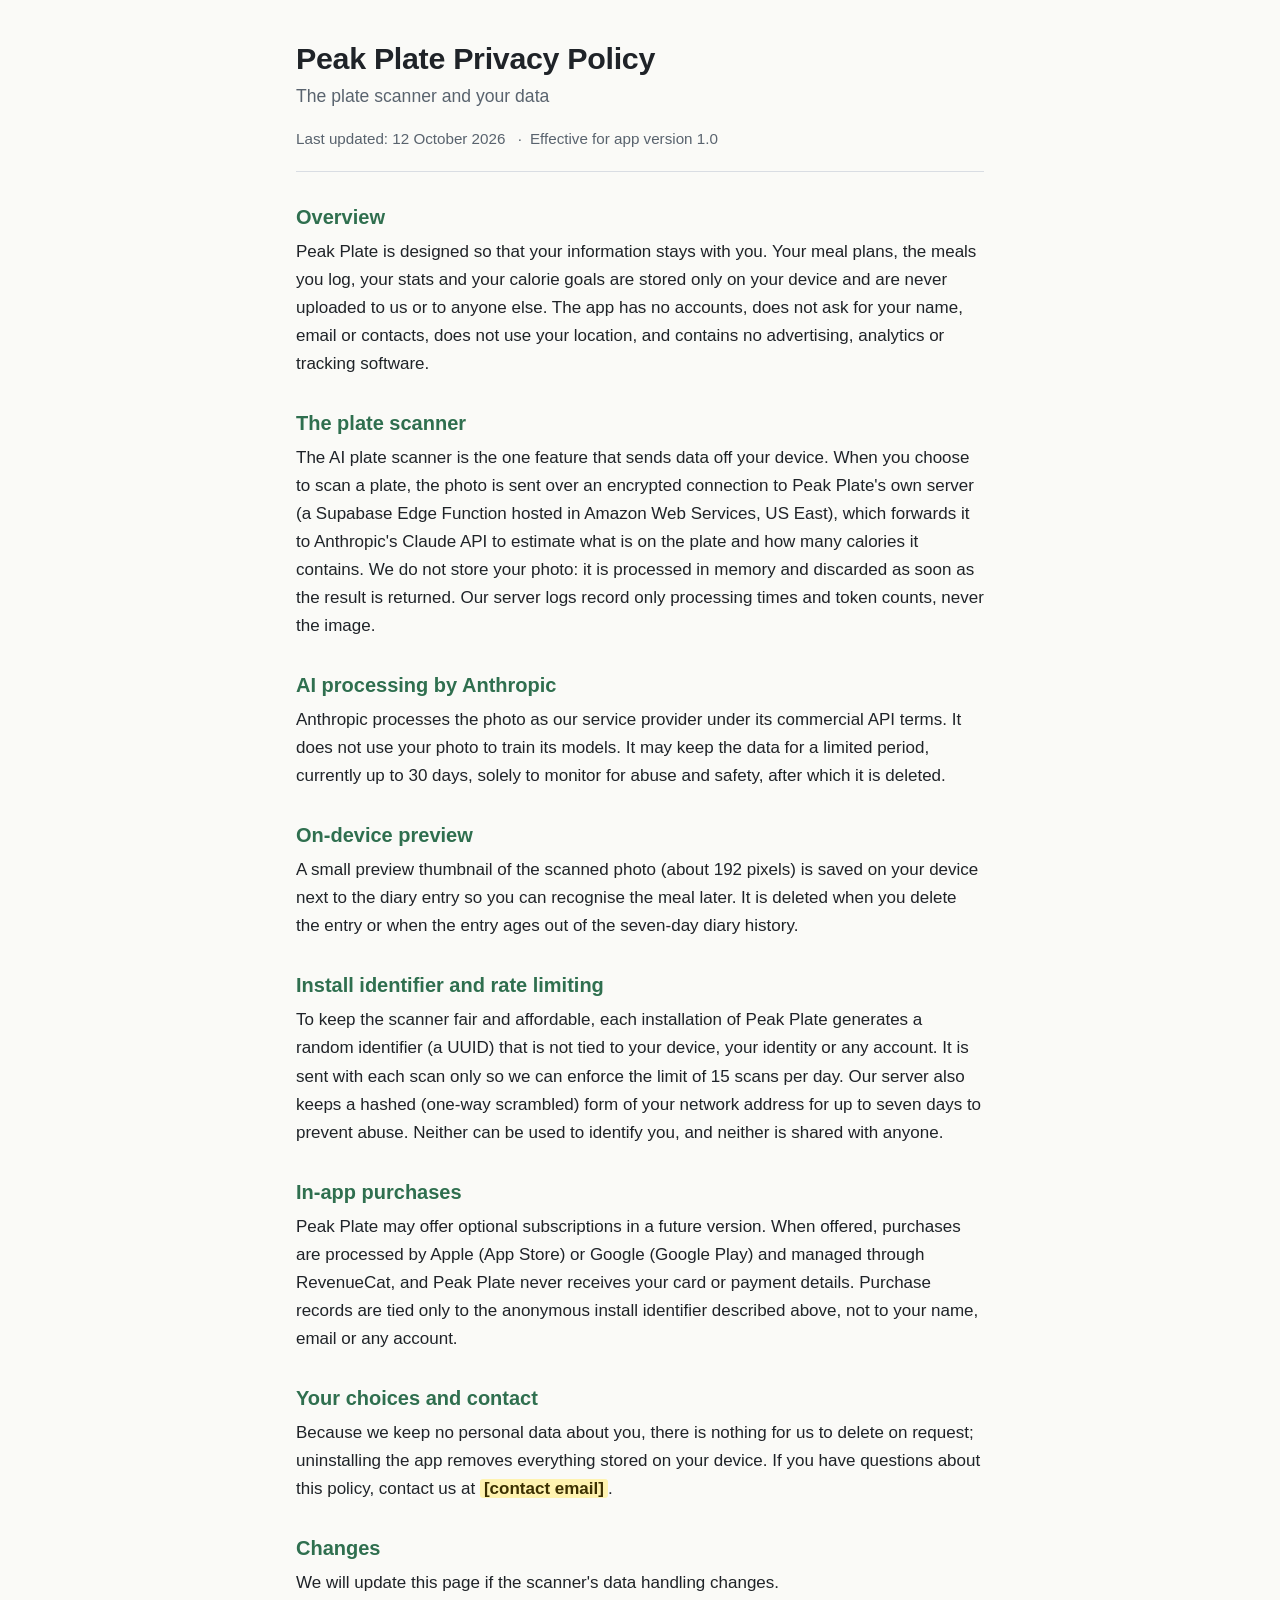
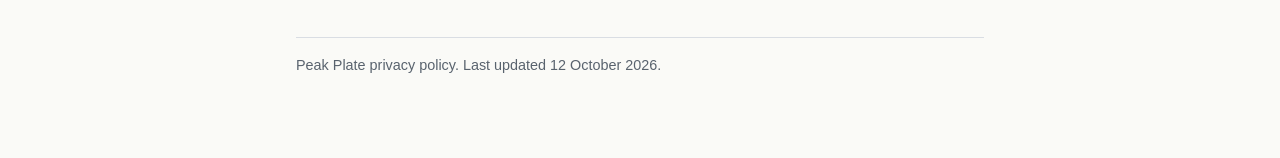
==== index.html @ 9290b5c7 "Peak Plate privacy policy Co-Authored-By: Claude Fable 5.1 <noreply@anthropic.com>" ====
<!doctype html>
<html lang="en">
<head>
  <meta charset="utf-8">
  <meta name="viewport" content="width=device-width, initial-scale=1">
  <meta name="description" content="Privacy policy for the Peak Plate app: what the AI plate scanner does with your photo, what stays on your device, and how to contact us.">
  <title>Peak Plate Privacy Policy</title>
  <style>
    :root {
      color-scheme: light dark;
      --bg: #fafaf7;
      --fg: #1f2328;
      --muted: #59636e;
      --rule: #d9dde3;
      --accent: #2f6f4f;
      --mark-bg: #fff3b0;
      --mark-fg: #3b2f00;
    }
    @media (prefers-color-scheme: dark) {
      :root {
        --bg: #14171a;
        --fg: #e6e9ec;
        --muted: #9aa4ae;
        --rule: #2c3238;
        --accent: #7fc8a0;
        --mark-bg: #4a3f0a;
        --mark-fg: #fff3b0;
      }
    }
    * { box-sizing: border-box; }
    html { -webkit-text-size-adjust: 100%; }
    body {
      margin: 0;
      background: var(--bg);
      color: var(--fg);
      font-family: -apple-system, BlinkMacSystemFont, "Segoe UI", Roboto, "Helvetica Neue", Arial, sans-serif;
      font-size: 17px;
      line-height: 1.65;
    }
    main {
      max-width: 720px;
      margin: 0 auto;
      padding: 40px 16px 64px;
    }
    header {
      border-bottom: 1px solid var(--rule);
      padding-bottom: 20px;
      margin-bottom: 28px;
    }
    h1 {
      font-size: 1.9rem;
      line-height: 1.2;
      margin: 0 0 6px;
      letter-spacing: -0.01em;
    }
    .subtitle {
      margin: 0 0 14px;
      font-size: 1.1rem;
      color: var(--muted);
    }
    .meta {
      margin: 0;
      font-size: 0.95rem;
      color: var(--muted);
    }
    .meta span + span::before {
      content: "\00b7";
      margin: 0 8px;
    }
    h2 {
      font-size: 1.25rem;
      line-height: 1.3;
      margin: 32px 0 8px;
      color: var(--accent);
    }
    p { margin: 0 0 16px; }
    mark {
      background: var(--mark-bg);
      color: var(--mark-fg);
      padding: 0 4px;
      border-radius: 3px;
      font-weight: 600;
    }
    footer {
      margin-top: 40px;
      padding-top: 16px;
      border-top: 1px solid var(--rule);
      font-size: 0.9rem;
      color: var(--muted);
    }
    @media (max-width: 480px) {
      body { font-size: 16px; }
      main { padding-top: 28px; }
      h1 { font-size: 1.6rem; }
    }
  </style>
</head>
<body>
  <main>
    <header>
      <h1>Peak Plate Privacy Policy</h1>
      <p class="subtitle">The plate scanner and your data</p>
      <p class="meta">
        <span>Last updated: 12 October 2026</span>
        <span>Effective for app version 1.0</span>
      </p>
    </header>

    <h2 id="overview">Overview</h2>
    <p>Peak Plate is designed so that your information stays with you. Your meal plans, the meals you log, your stats and your calorie goals are stored only on your device and are never uploaded to us or to anyone else. The app has no accounts, does not ask for your name, email or contacts, does not use your location, and contains no advertising, analytics or tracking software.</p>

    <h2 id="plate-scanner">The plate scanner</h2>
    <p>The AI plate scanner is the one feature that sends data off your device. When you choose to scan a plate, the photo is sent over an encrypted connection to Peak Plate's own server (a Supabase Edge Function hosted in Amazon Web Services, US East), which forwards it to Anthropic's Claude API to estimate what is on the plate and how many calories it contains. We do not store your photo: it is processed in memory and discarded as soon as the result is returned. Our server logs record only processing times and token counts, never the image.</p>

    <h2 id="anthropic">AI processing by Anthropic</h2>
    <p>Anthropic processes the photo as our service provider under its commercial API terms. It does not use your photo to train its models. It may keep the data for a limited period, currently up to 30 days, solely to monitor for abuse and safety, after which it is deleted.</p>

    <h2 id="on-device-preview">On-device preview</h2>
    <p>A small preview thumbnail of the scanned photo (about 192 pixels) is saved on your device next to the diary entry so you can recognise the meal later. It is deleted when you delete the entry or when the entry ages out of the seven-day diary history.</p>

    <h2 id="install-identifier">Install identifier and rate limiting</h2>
    <p>To keep the scanner fair and affordable, each installation of Peak Plate generates a random identifier (a UUID) that is not tied to your device, your identity or any account. It is sent with each scan only so we can enforce the limit of 15 scans per day. Our server also keeps a hashed (one-way scrambled) form of your network address for up to seven days to prevent abuse. Neither can be used to identify you, and neither is shared with anyone.</p>

    <h2 id="in-app-purchases">In-app purchases</h2>
    <p>Peak Plate may offer optional subscriptions in a future version. When offered, purchases are processed by Apple (App Store) or Google (Google Play) and managed through RevenueCat, and Peak Plate never receives your card or payment details. Purchase records are tied only to the anonymous install identifier described above, not to your name, email or any account.</p>

    <h2 id="choices-and-contact">Your choices and contact</h2>
    <p>Because we keep no personal data about you, there is nothing for us to delete on request; uninstalling the app removes everything stored on your device. If you have questions about this policy, contact us at <mark>[contact email]</mark>.</p>

    <h2 id="changes">Changes</h2>
    <p>We will update this page if the scanner's data handling changes.</p>

    <footer>
      <p>Peak Plate privacy policy. Last updated 12 October 2026.</p>
    </footer>
  </main>
</body>
</html>
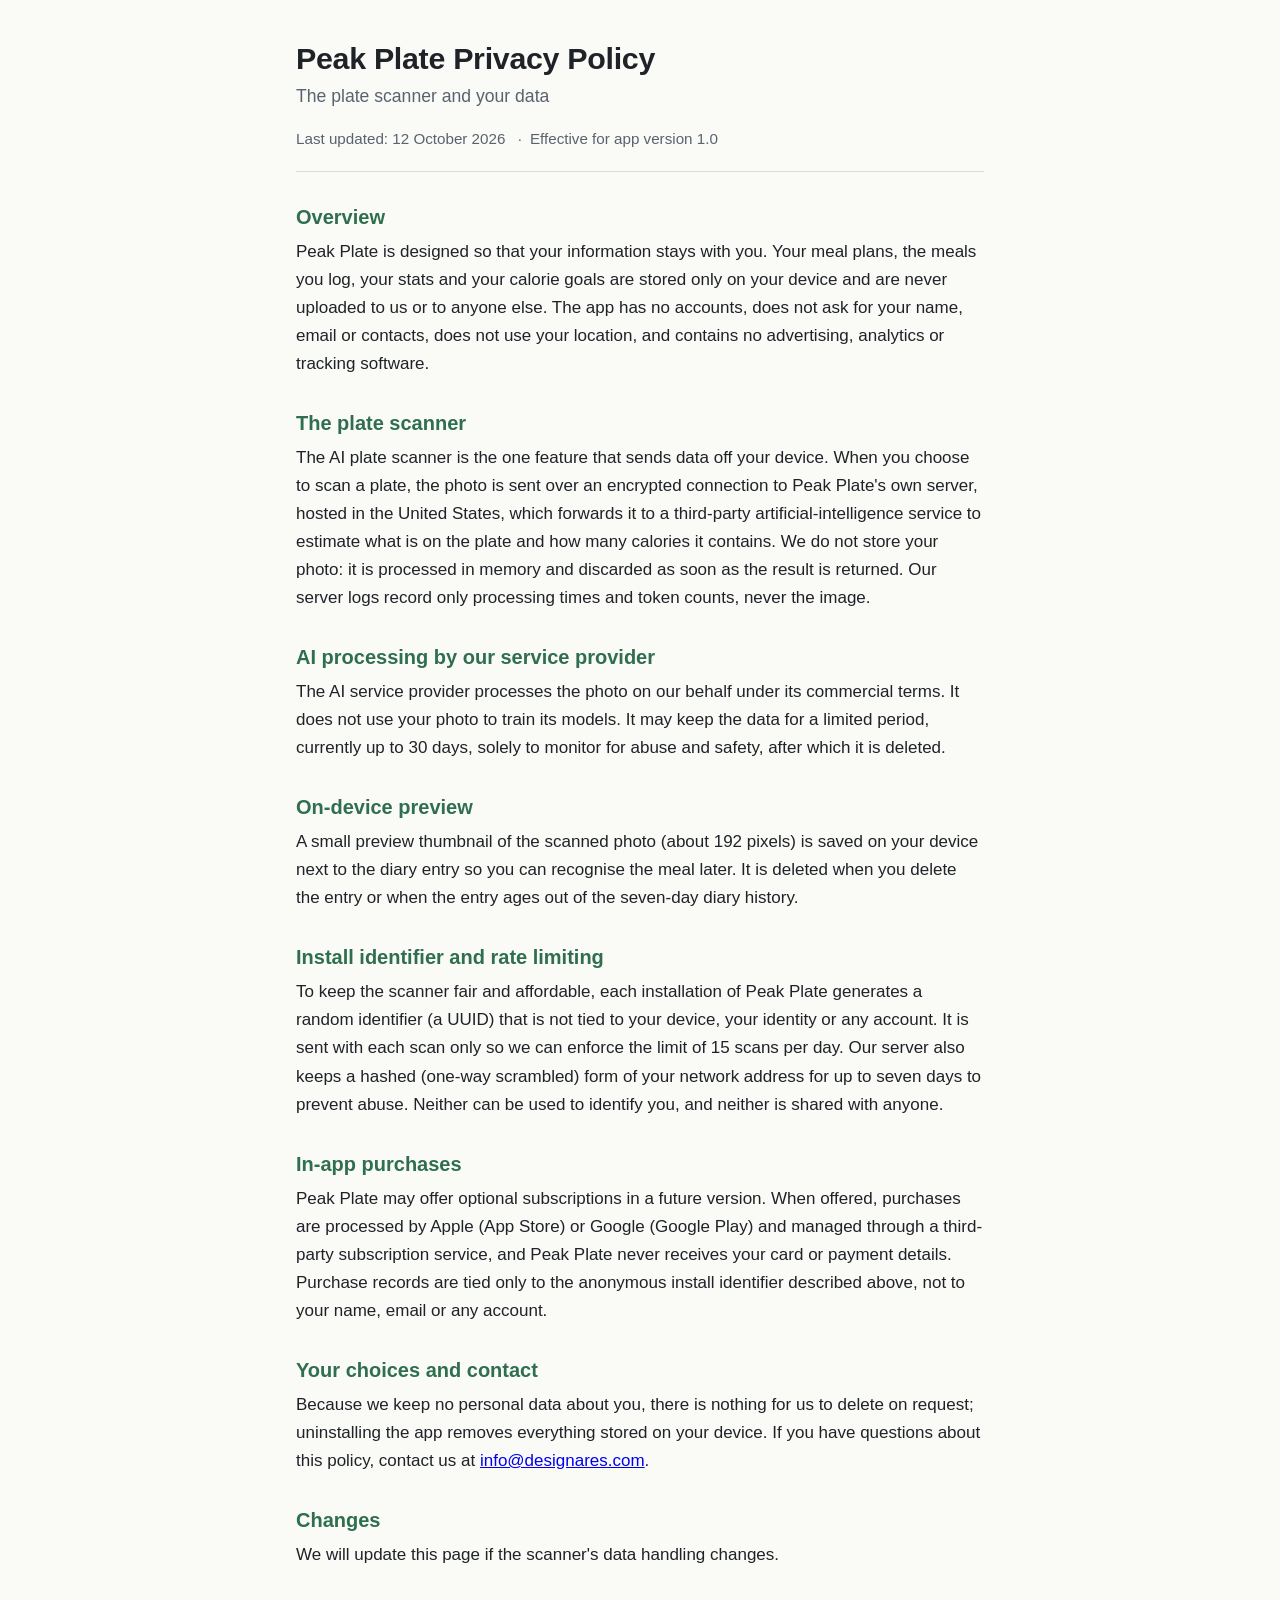
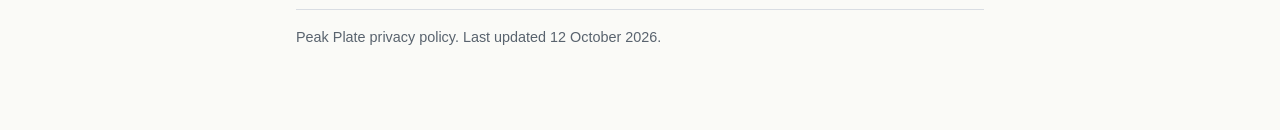
==== commit 4268e4a0: "Describe service providers by category; set the contact address Co-Authored-By: Claude Fable 5.1 <no" ====
--- a/index.html
+++ b/index.html
@@ -110,10 +110,10 @@
     <p>Peak Plate is designed so that your information stays with you. Your meal plans, the meals you log, your stats and your calorie goals are stored only on your device and are never uploaded to us or to anyone else. The app has no accounts, does not ask for your name, email or contacts, does not use your location, and contains no advertising, analytics or tracking software.</p>
 
     <h2 id="plate-scanner">The plate scanner</h2>
-    <p>The AI plate scanner is the one feature that sends data off your device. When you choose to scan a plate, the photo is sent over an encrypted connection to Peak Plate's own server (a Supabase Edge Function hosted in Amazon Web Services, US East), which forwards it to Anthropic's Claude API to estimate what is on the plate and how many calories it contains. We do not store your photo: it is processed in memory and discarded as soon as the result is returned. Our server logs record only processing times and token counts, never the image.</p>
+    <p>The AI plate scanner is the one feature that sends data off your device. When you choose to scan a plate, the photo is sent over an encrypted connection to Peak Plate's own server, hosted in the United States, which forwards it to a third-party artificial-intelligence service to estimate what is on the plate and how many calories it contains. We do not store your photo: it is processed in memory and discarded as soon as the result is returned. Our server logs record only processing times and token counts, never the image.</p>
 
-    <h2 id="anthropic">AI processing by Anthropic</h2>
-    <p>Anthropic processes the photo as our service provider under its commercial API terms. It does not use your photo to train its models. It may keep the data for a limited period, currently up to 30 days, solely to monitor for abuse and safety, after which it is deleted.</p>
+    <h2 id="ai-processing">AI processing by our service provider</h2>
+    <p>The AI service provider processes the photo on our behalf under its commercial terms. It does not use your photo to train its models. It may keep the data for a limited period, currently up to 30 days, solely to monitor for abuse and safety, after which it is deleted.</p>
 
     <h2 id="on-device-preview">On-device preview</h2>
     <p>A small preview thumbnail of the scanned photo (about 192 pixels) is saved on your device next to the diary entry so you can recognise the meal later. It is deleted when you delete the entry or when the entry ages out of the seven-day diary history.</p>
@@ -122,10 +122,10 @@
     <p>To keep the scanner fair and affordable, each installation of Peak Plate generates a random identifier (a UUID) that is not tied to your device, your identity or any account. It is sent with each scan only so we can enforce the limit of 15 scans per day. Our server also keeps a hashed (one-way scrambled) form of your network address for up to seven days to prevent abuse. Neither can be used to identify you, and neither is shared with anyone.</p>
 
     <h2 id="in-app-purchases">In-app purchases</h2>
-    <p>Peak Plate may offer optional subscriptions in a future version. When offered, purchases are processed by Apple (App Store) or Google (Google Play) and managed through RevenueCat, and Peak Plate never receives your card or payment details. Purchase records are tied only to the anonymous install identifier described above, not to your name, email or any account.</p>
+    <p>Peak Plate may offer optional subscriptions in a future version. When offered, purchases are processed by Apple (App Store) or Google (Google Play) and managed through a third-party subscription service, and Peak Plate never receives your card or payment details. Purchase records are tied only to the anonymous install identifier described above, not to your name, email or any account.</p>
 
     <h2 id="choices-and-contact">Your choices and contact</h2>
-    <p>Because we keep no personal data about you, there is nothing for us to delete on request; uninstalling the app removes everything stored on your device. If you have questions about this policy, contact us at <mark>[contact email]</mark>.</p>
+    <p>Because we keep no personal data about you, there is nothing for us to delete on request; uninstalling the app removes everything stored on your device. If you have questions about this policy, contact us at <a href="mailto:info@designares.com">info@designares.com</a>.</p>
 
     <h2 id="changes">Changes</h2>
     <p>We will update this page if the scanner's data handling changes.</p>
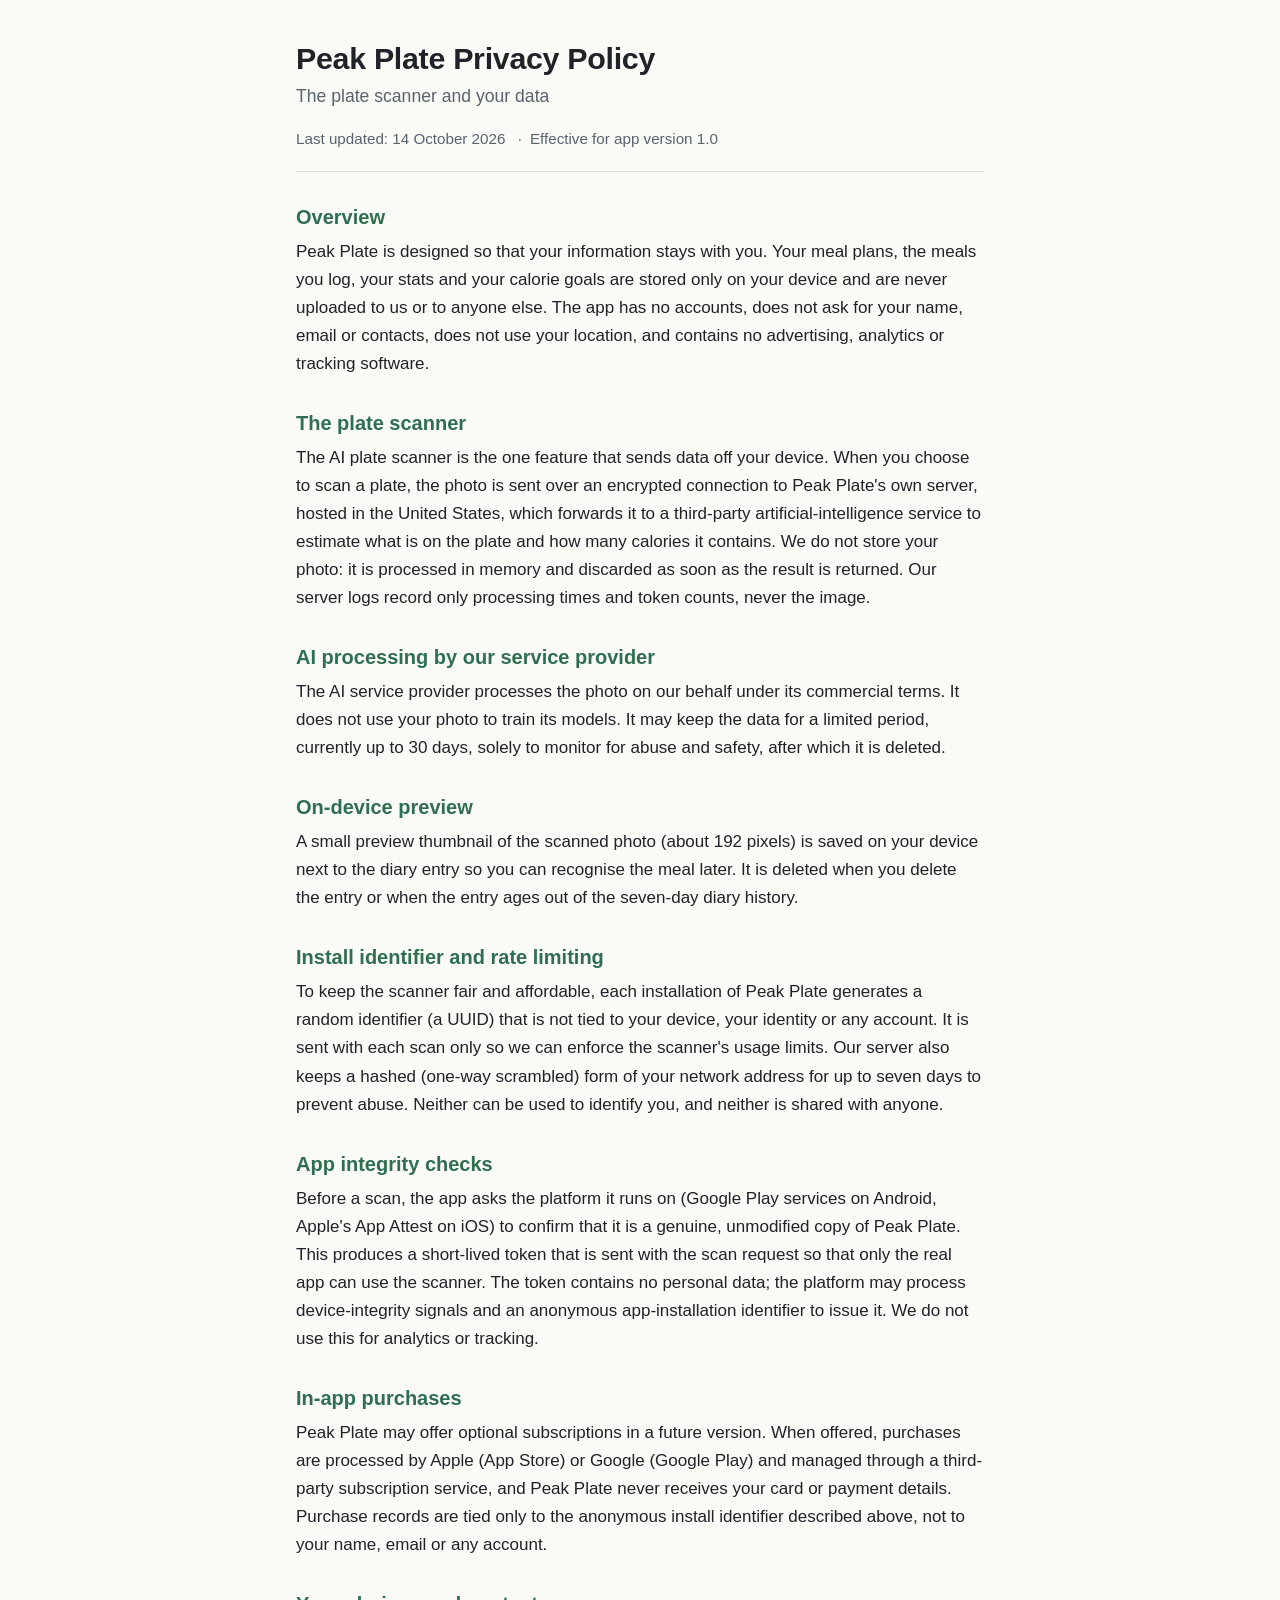
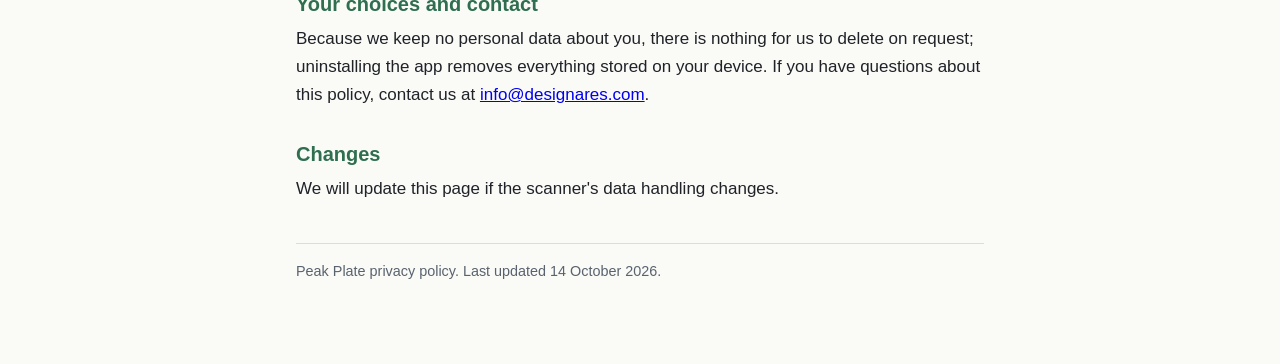
==== commit 78804de8: "Describe the app integrity check and drop the per-day figure Co-Authored-By: Claude Fable 5.1 <norep" ====
--- a/index.html
+++ b/index.html
@@ -101,7 +101,7 @@
       <h1>Peak Plate Privacy Policy</h1>
       <p class="subtitle">The plate scanner and your data</p>
       <p class="meta">
-        <span>Last updated: 12 October 2026</span>
+        <span>Last updated: 14 October 2026</span>
         <span>Effective for app version 1.0</span>
       </p>
     </header>
@@ -119,7 +119,10 @@
     <p>A small preview thumbnail of the scanned photo (about 192 pixels) is saved on your device next to the diary entry so you can recognise the meal later. It is deleted when you delete the entry or when the entry ages out of the seven-day diary history.</p>
 
     <h2 id="install-identifier">Install identifier and rate limiting</h2>
-    <p>To keep the scanner fair and affordable, each installation of Peak Plate generates a random identifier (a UUID) that is not tied to your device, your identity or any account. It is sent with each scan only so we can enforce the limit of 15 scans per day. Our server also keeps a hashed (one-way scrambled) form of your network address for up to seven days to prevent abuse. Neither can be used to identify you, and neither is shared with anyone.</p>
+    <p>To keep the scanner fair and affordable, each installation of Peak Plate generates a random identifier (a UUID) that is not tied to your device, your identity or any account. It is sent with each scan only so we can enforce the scanner's usage limits. Our server also keeps a hashed (one-way scrambled) form of your network address for up to seven days to prevent abuse. Neither can be used to identify you, and neither is shared with anyone.</p>
+
+    <h2 id="app-integrity">App integrity checks</h2>
+    <p>Before a scan, the app asks the platform it runs on (Google Play services on Android, Apple's App Attest on iOS) to confirm that it is a genuine, unmodified copy of Peak Plate. This produces a short-lived token that is sent with the scan request so that only the real app can use the scanner. The token contains no personal data; the platform may process device-integrity signals and an anonymous app-installation identifier to issue it. We do not use this for analytics or tracking.</p>
 
     <h2 id="in-app-purchases">In-app purchases</h2>
     <p>Peak Plate may offer optional subscriptions in a future version. When offered, purchases are processed by Apple (App Store) or Google (Google Play) and managed through a third-party subscription service, and Peak Plate never receives your card or payment details. Purchase records are tied only to the anonymous install identifier described above, not to your name, email or any account.</p>
@@ -131,7 +134,7 @@
     <p>We will update this page if the scanner's data handling changes.</p>
 
     <footer>
-      <p>Peak Plate privacy policy. Last updated 12 October 2026.</p>
+      <p>Peak Plate privacy policy. Last updated 14 October 2026.</p>
     </footer>
   </main>
 </body>
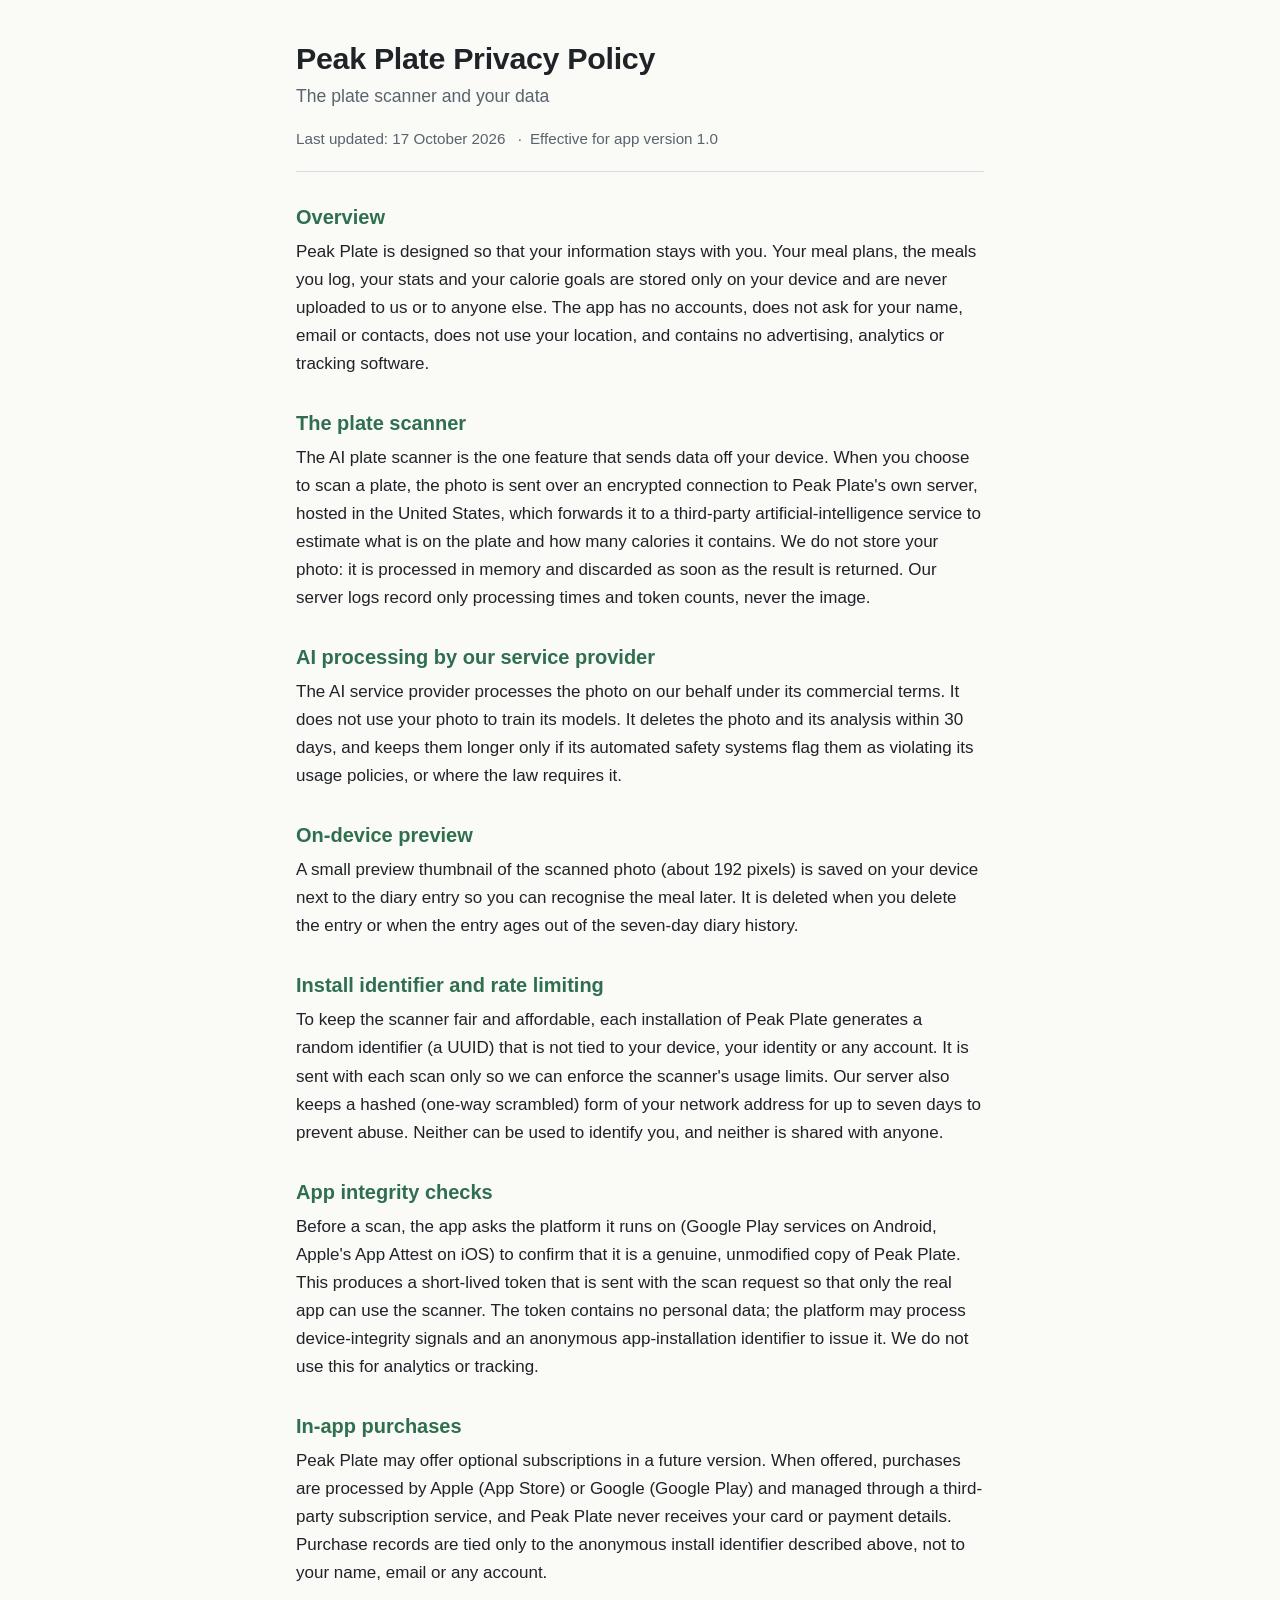
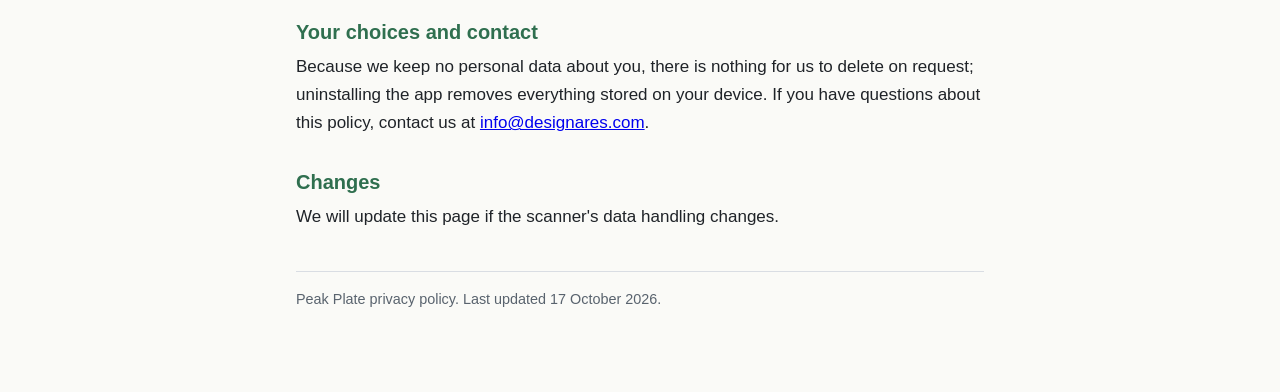
==== commit 77578e4c: "Tighten the AI provider retention sentence States the 30-day deletion and its only exceptions (conte" ====
--- a/index.html
+++ b/index.html
@@ -101,7 +101,7 @@
       <h1>Peak Plate Privacy Policy</h1>
       <p class="subtitle">The plate scanner and your data</p>
       <p class="meta">
-        <span>Last updated: 14 October 2026</span>
+        <span>Last updated: 17 October 2026</span>
         <span>Effective for app version 1.0</span>
       </p>
     </header>
@@ -113,7 +113,7 @@
     <p>The AI plate scanner is the one feature that sends data off your device. When you choose to scan a plate, the photo is sent over an encrypted connection to Peak Plate's own server, hosted in the United States, which forwards it to a third-party artificial-intelligence service to estimate what is on the plate and how many calories it contains. We do not store your photo: it is processed in memory and discarded as soon as the result is returned. Our server logs record only processing times and token counts, never the image.</p>
 
     <h2 id="ai-processing">AI processing by our service provider</h2>
-    <p>The AI service provider processes the photo on our behalf under its commercial terms. It does not use your photo to train its models. It may keep the data for a limited period, currently up to 30 days, solely to monitor for abuse and safety, after which it is deleted.</p>
+    <p>The AI service provider processes the photo on our behalf under its commercial terms. It does not use your photo to train its models. It deletes the photo and its analysis within 30 days, and keeps them longer only if its automated safety systems flag them as violating its usage policies, or where the law requires it.</p>
 
     <h2 id="on-device-preview">On-device preview</h2>
     <p>A small preview thumbnail of the scanned photo (about 192 pixels) is saved on your device next to the diary entry so you can recognise the meal later. It is deleted when you delete the entry or when the entry ages out of the seven-day diary history.</p>
@@ -134,7 +134,7 @@
     <p>We will update this page if the scanner's data handling changes.</p>
 
     <footer>
-      <p>Peak Plate privacy policy. Last updated 14 October 2026.</p>
+      <p>Peak Plate privacy policy. Last updated 17 October 2026.</p>
     </footer>
   </main>
 </body>
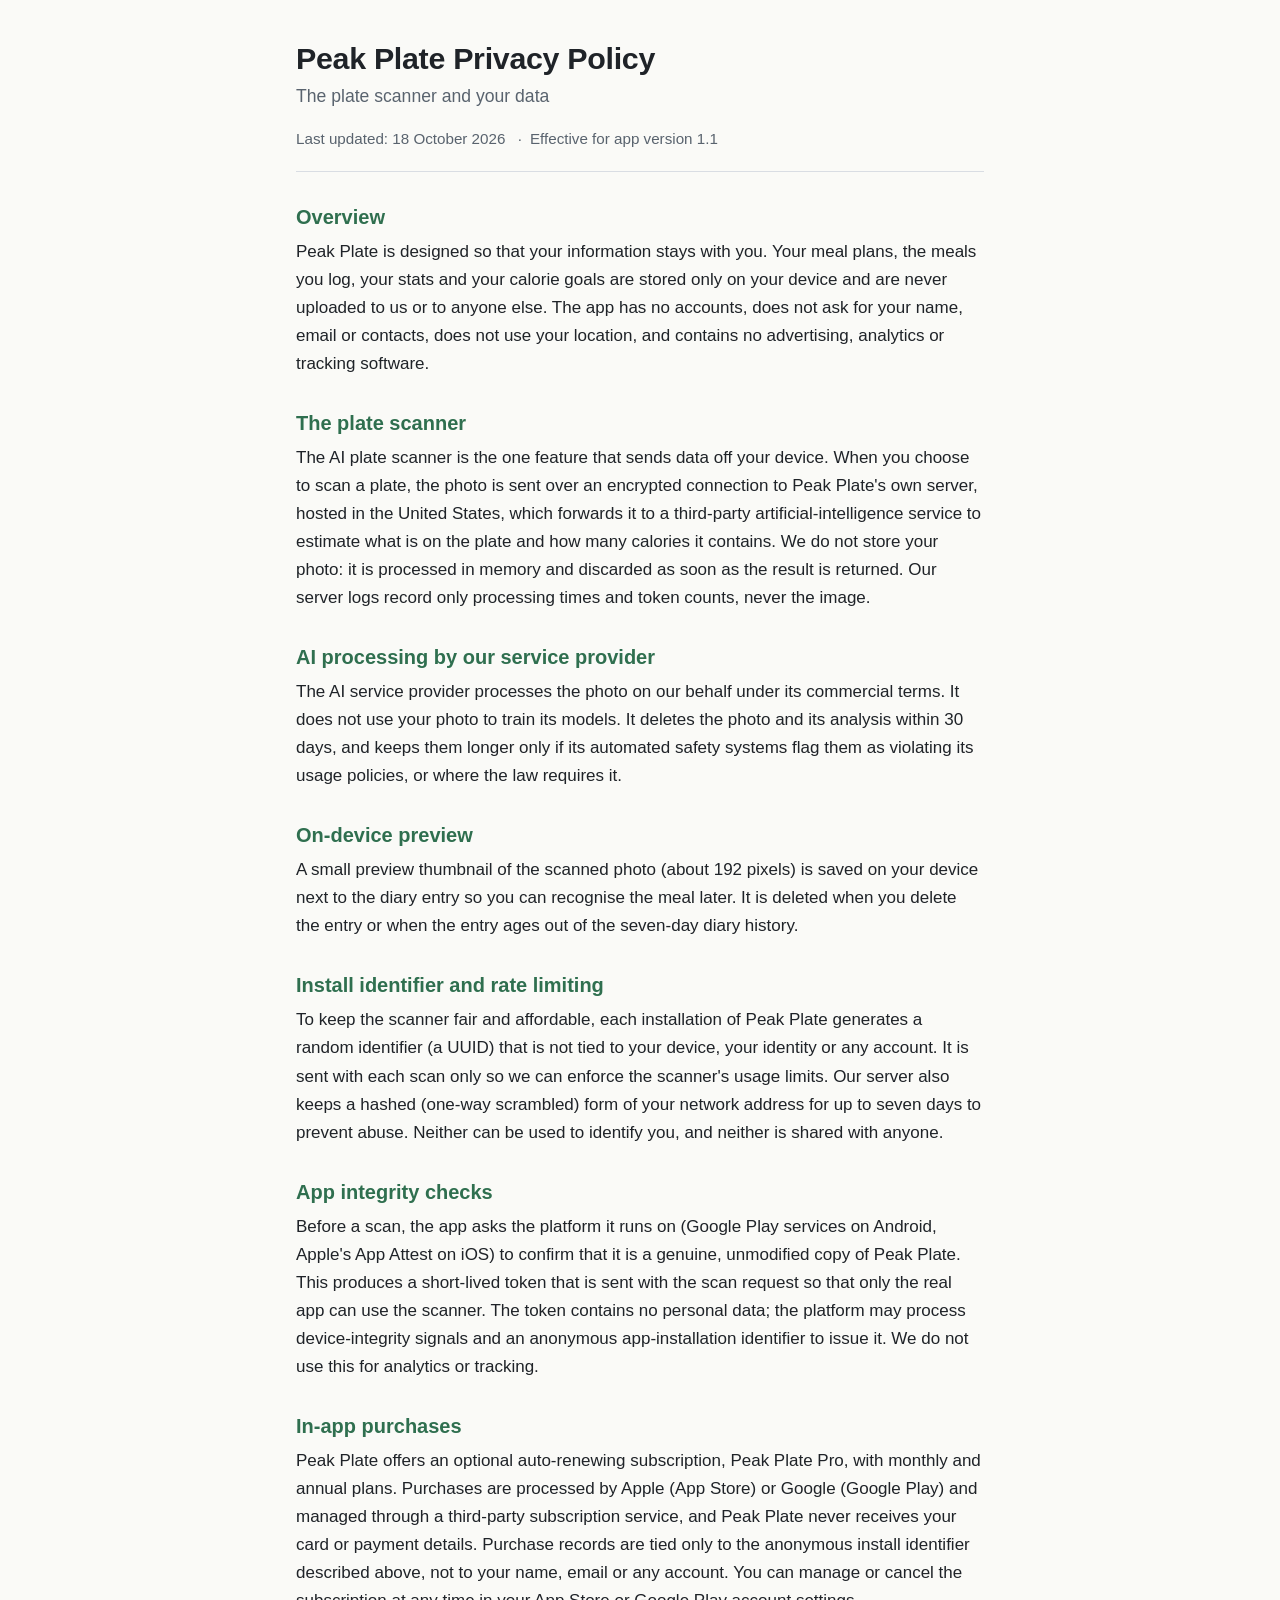
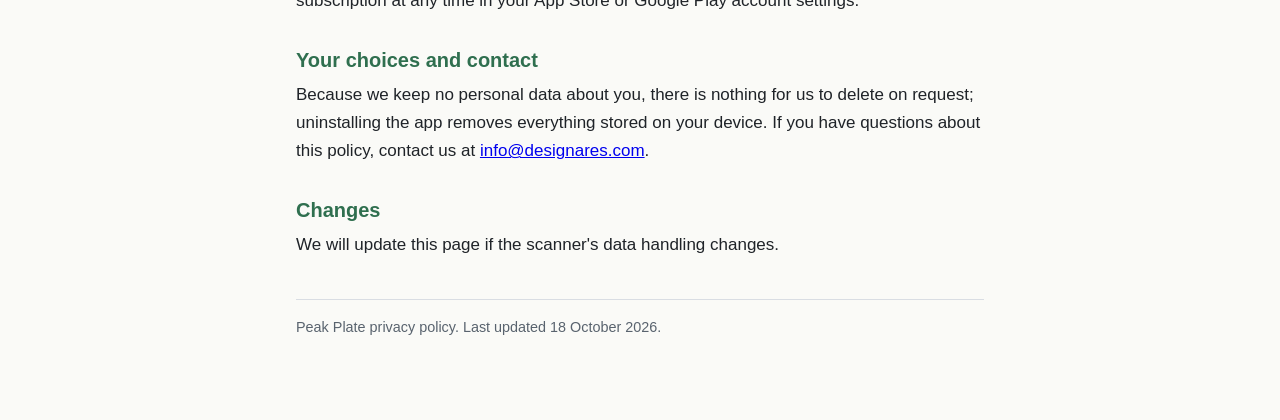
==== commit 85dfae74: "Add the app landing page and coach kit; subscriptions are live in the policy The landing page lives " ====
--- a/index.html
+++ b/index.html
@@ -101,8 +101,8 @@
       <h1>Peak Plate Privacy Policy</h1>
       <p class="subtitle">The plate scanner and your data</p>
       <p class="meta">
-        <span>Last updated: 17 October 2026</span>
-        <span>Effective for app version 1.0</span>
+        <span>Last updated: 18 October 2026</span>
+        <span>Effective for app version 1.1</span>
       </p>
     </header>
 
@@ -125,7 +125,7 @@
     <p>Before a scan, the app asks the platform it runs on (Google Play services on Android, Apple's App Attest on iOS) to confirm that it is a genuine, unmodified copy of Peak Plate. This produces a short-lived token that is sent with the scan request so that only the real app can use the scanner. The token contains no personal data; the platform may process device-integrity signals and an anonymous app-installation identifier to issue it. We do not use this for analytics or tracking.</p>
 
     <h2 id="in-app-purchases">In-app purchases</h2>
-    <p>Peak Plate may offer optional subscriptions in a future version. When offered, purchases are processed by Apple (App Store) or Google (Google Play) and managed through a third-party subscription service, and Peak Plate never receives your card or payment details. Purchase records are tied only to the anonymous install identifier described above, not to your name, email or any account.</p>
+    <p>Peak Plate offers an optional auto-renewing subscription, Peak Plate Pro, with monthly and annual plans. Purchases are processed by Apple (App Store) or Google (Google Play) and managed through a third-party subscription service, and Peak Plate never receives your card or payment details. Purchase records are tied only to the anonymous install identifier described above, not to your name, email or any account. You can manage or cancel the subscription at any time in your App Store or Google Play account settings.</p>
 
     <h2 id="choices-and-contact">Your choices and contact</h2>
     <p>Because we keep no personal data about you, there is nothing for us to delete on request; uninstalling the app removes everything stored on your device. If you have questions about this policy, contact us at <a href="mailto:info@designares.com">info@designares.com</a>.</p>
@@ -134,7 +134,7 @@
     <p>We will update this page if the scanner's data handling changes.</p>
 
     <footer>
-      <p>Peak Plate privacy policy. Last updated 17 October 2026.</p>
+      <p>Peak Plate privacy policy. Last updated 18 October 2026.</p>
     </footer>
   </main>
 </body>
